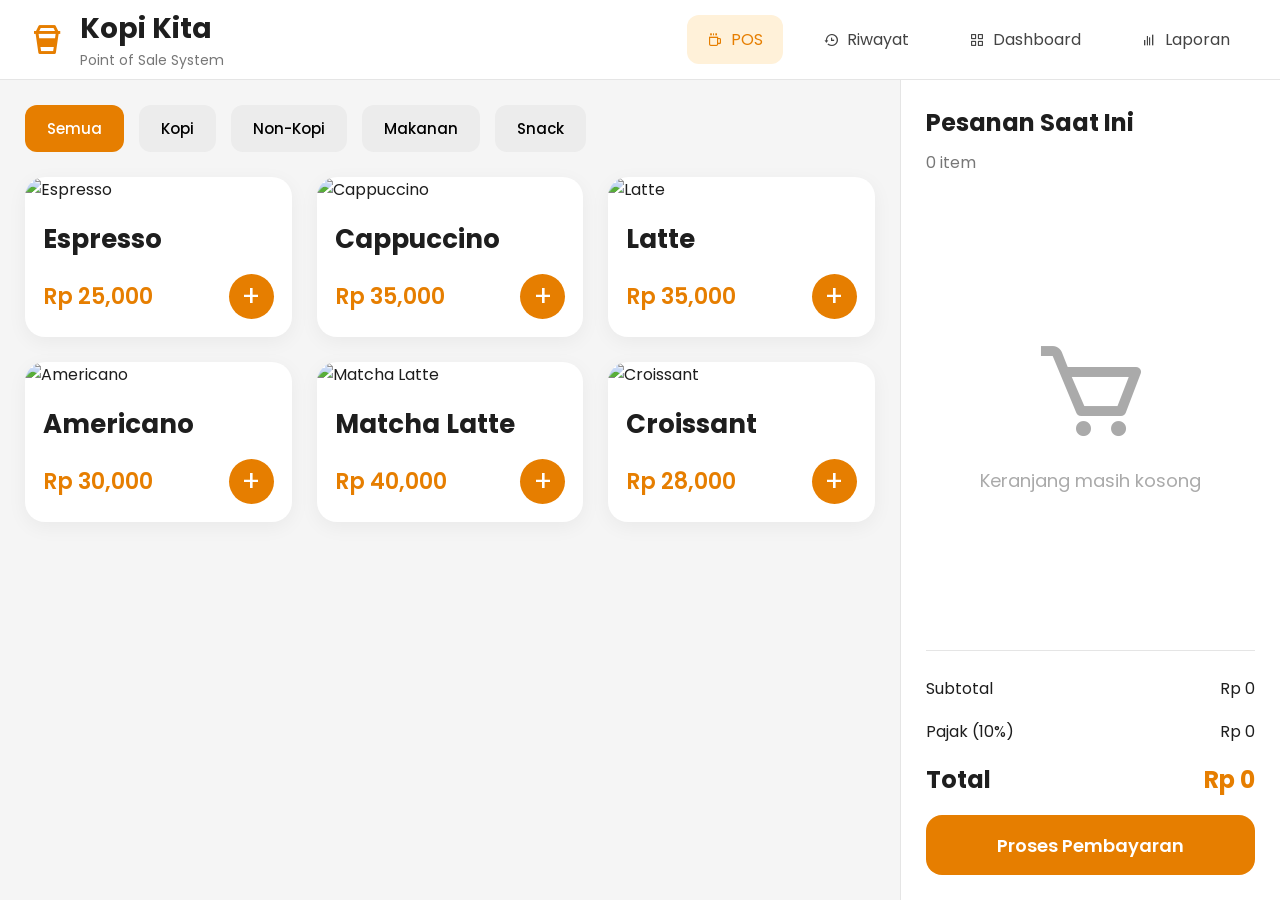
==== index.html @ b570ac04 "Milestone 2 selesai" ====
<!DOCTYPE html>
<html lang="en">
<head>
  <meta charset="UTF-8">
  <meta name="viewport" content="width=device-width, initial-scale=1.0">
  <title>Kopi Kita POS</title>

  <!-- FONT -->
  <link rel="preconnect" href="https://fonts.googleapis.com">
  <link href="https://fonts.googleapis.com/css2?family=Poppins:wght@300;400;500;600;700&display=swap" rel="stylesheet">

  <!-- ICON -->
  <link href='https://unpkg.com/boxicons@2.1.4/css/boxicons.min.css' rel='stylesheet'>

  <!-- CSS -->
  <link rel="stylesheet" href="assets/css/style.css">
</head>

<body>

  <!-- NAVBAR -->
  <nav class="navbar">

    <div class="logo">
      <i class='bx bx-coffee-togo'></i>

      <div>
        <h2>Kopi Kita</h2>
        <p>Point of Sale System</p>
      </div>
    </div>

    <div class="menu">
      <a href="#" class="active">
        <i class='bx bx-coffee'></i>
        POS
      </a>

      <a href="#">
        <i class='bx bx-history'></i>
        Riwayat
      </a>

      <a href="#">
        <i class='bx bx-grid-alt'></i>
        Dashboard
      </a>

      <a href="#">
    <i class='bx bx-bar-chart'></i>
    Laporan
  </a>
    </div>

  </nav>

  <!-- MAIN -->
  <main>

    <!-- LEFT -->
    <section class="left">

      <!-- CATEGORY -->
      <div class="categories">

        <button class="active">Semua</button>
        <button>Kopi</button>
        <button>Non-Kopi</button>
        <button>Makanan</button>
        <button>Snack</button>

      </div>

      <!-- PRODUCTS -->
      <div class="products" id="products">

      </div>

    </section>

    <!-- RIGHT -->
    <aside class="cart">

      <h2>Pesanan Saat Ini</h2>

      <p class="item-count">
        <span id="itemCount">0</span> item
      </p>

      <div class="empty-cart">

        <i class='bx bx-cart'></i>

        <p>Keranjang masih kosong</p>

      </div>

      <div class="summary">

        <div class="summary-item">
          <span>Subtotal</span>
          <span id="subtotal">Rp 0</span>
        </div>

        <div class="summary-item">
          <span>Pajak (10%)</span>
          <span id="tax">Rp 0</span>
        </div>

        <div class="total">
          <span>Total</span>
          <span id="total">Rp 0</span>
        </div>

        <button class="checkout">
          Proses Pembayaran
        </button>

      </div>

    </aside>

  </main>

  <!-- JS -->
  <script src="assets/js/script.js"></script>

</body>
</html>
---- assets/css/style.css ----
*{
    margin:0;
    padding:0;
    box-sizing:border-box;
    font-family:'Poppins',sans-serif;
}

body{
    background:#f5f5f5;
    color:#1e1e1e;
}

/* NAVBAR */

.navbar{
    height:80px;
    background:white;
    border-bottom:1px solid #e5e5e5;

    display:flex;
    align-items:center;
    justify-content:space-between;

    padding:0 30px;
}

.logo{
    display:flex;
    align-items:center;
    gap:15px;
}

.logo i{
    font-size:35px;
    color:#e67e00;
}

.logo h2{
    font-size:28px;
}

.logo p{
    color:#777;
    font-size:14px;
}

.menu{
    display:flex;
    gap:20px;
}

.menu a{
    text-decoration:none;
    color:#444;

    padding:12px 20px;
    border-radius:12px;

    display:flex;
    align-items:center;
    gap:8px;

    transition:0.3s;
}

.menu a:hover{
    background:#fff1d9;
}

.menu .active{
    background:#fff1d9;
    color:#e67e00;
}

/* MAIN */

main{
    display:flex;
    height:calc(100vh - 80px);
}

/* LEFT */

.left{
    flex:3;
    padding:25px;

    overflow-y:auto;
}

/* CATEGORY */

.categories{
    display:flex;
    gap:15px;
    margin-bottom:25px;
}

.categories button{
    border:none;
    padding:12px 22px;

    border-radius:12px;

    cursor:pointer;

    background:#ececec;

    font-size:15px;
    font-weight:500;

    transition:0.3s;
}

.categories .active{
    background:#e67e00;
    color:white;
}

/* PRODUCTS */

.products{
    display:grid;
    grid-template-columns:repeat(auto-fill,minmax(220px,1fr));
    gap:25px;
}

/* CARD */

.card{
    background:white;
    border-radius:20px;
    overflow:hidden;

    transition:0.3s;

    box-shadow:0 5px 20px rgba(0,0,0,0.05);
}

.card:hover{
    transform:translateY(-5px);
}

.card img{
    width:100%;
    height:220px;
    object-fit:cover;
}

.card-content{
    padding:18px;
}

.card-bottom{
    display:flex;
    justify-content:space-between;
    align-items:center;

    margin-top:15px;
}

.card h3{
    font-size:26px;
    margin-bottom:8px;
}

.price{
    color:#e67e00;
    font-size:22px;
    font-weight:600;
}

.add-btn{
    width:45px;
    height:45px;

    border:none;
    border-radius:50%;

    background:#e67e00;
    color:white;

    font-size:28px;

    cursor:pointer;
}

/* CART */

.cart{
    width:380px;
    background:white;

    border-left:1px solid #e5e5e5;

    padding:25px;

    display:flex;
    flex-direction:column;
}

.cart h2{
    margin-bottom:10px;
}

.item-count{
    color:#777;
}

.empty-cart{
    flex:1;

    display:flex;
    flex-direction:column;
    align-items:center;
    justify-content:center;

    color:#aaa;
}

.empty-cart i{
    font-size:120px;
}

.empty-cart p{
    margin-top:15px;
    font-size:18px;
}

/* SUMMARY */

.summary{
    border-top:1px solid #e5e5e5;
    padding-top:25px;
}

.summary-item,
.total{
    display:flex;
    justify-content:space-between;

    margin-bottom:18px;
}

.total{
    font-size:24px;
    font-weight:700;
}

.total span:last-child{
    color:#e67e00;
}

.checkout{
    width:100%;
    height:60px;

    border:none;
    border-radius:16px;

    background:#e67e00;
    color:white;

    font-size:18px;
    font-weight:600;

    cursor:pointer;
}

/* RESPONSIVE */

@media(max-width:1000px){

    main{
        flex-direction:column;
    }

    .cart{
        width:100%;
    }

}

@media(max-width:768px){

    .navbar{
        flex-direction:column;
        height:auto;
        padding:20px;
        gap:20px;
    }

    .menu{
        width:100%;
        justify-content:center;
        flex-wrap:wrap;
    }

    .categories{
        overflow-x:auto;
    }

}
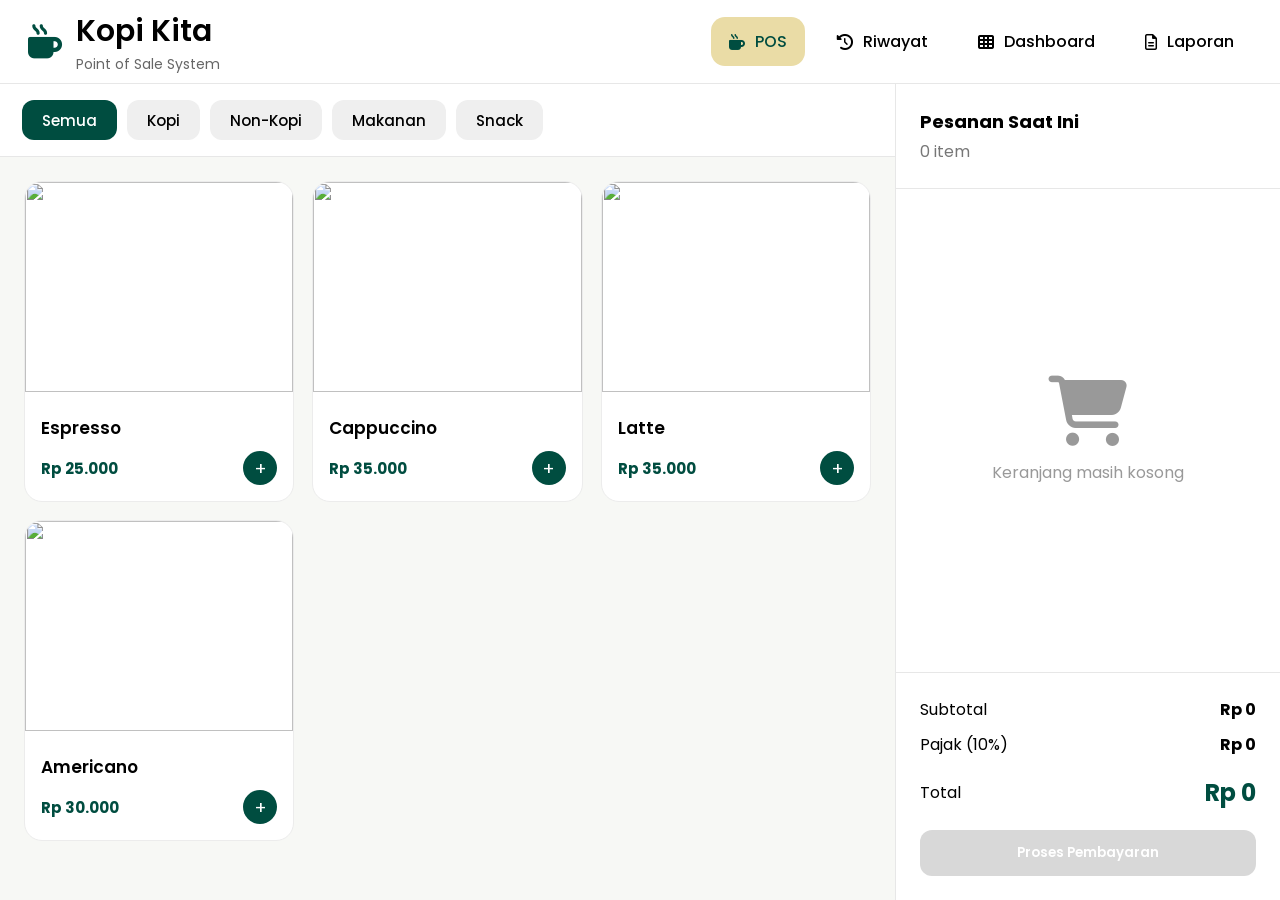
==== commit 7f367fc1: "Milestone 2 selesai" ====
--- a/index.html
+++ b/index.html
@@ -1,129 +1,155 @@
 <!DOCTYPE html>
-<html lang="en">
+<html lang="id">
 <head>
-  <meta charset="UTF-8">
-  <meta name="viewport" content="width=device-width, initial-scale=1.0">
-  <title>Kopi Kita POS</title>
+<meta charset="UTF-8">
+<meta name="viewport" content="width=device-width, initial-scale=1.0">
 
-  <!-- FONT -->
-  <link rel="preconnect" href="https://fonts.googleapis.com">
-  <link href="https://fonts.googleapis.com/css2?family=Poppins:wght@300;400;500;600;700&display=swap" rel="stylesheet">
+<title>Kopi Kita POS</title>
 
-  <!-- ICON -->
-  <link href='https://unpkg.com/boxicons@2.1.4/css/boxicons.min.css' rel='stylesheet'>
+<link rel="preconnect" href="https://fonts.googleapis.com">
+<link href="https://fonts.googleapis.com/css2?family=Poppins:wght@300;400;500;600;700&display=swap" rel="stylesheet">
 
-  <!-- CSS -->
-  <link rel="stylesheet" href="assets/css/style.css">
+<link rel="stylesheet"
+href="https://cdnjs.cloudflare.com/ajax/libs/font-awesome/6.5.1/css/all.min.css">
+
+<link rel="stylesheet" href="css/style.css">
+<link rel="stylesheet" href="css/pos.css">
+
 </head>
-
 <body>
 
-  <!-- NAVBAR -->
-  <nav class="navbar">
+<!-- NAVBAR -->
+<header class="navbar">
 
-    <div class="logo">
-      <i class='bx bx-coffee-togo'></i>
+<div class="logo-area">
+<i class="fa-solid fa-mug-hot"></i>
 
-      <div>
-        <h2>Kopi Kita</h2>
-        <p>Point of Sale System</p>
-      </div>
-    </div>
+<div>
+<h2>Kopi Kita</h2>
+<p>Point of Sale System</p>
+</div>
+</div>
 
-    <div class="menu">
-      <a href="#" class="active">
-        <i class='bx bx-coffee'></i>
-        POS
-      </a>
+<nav class="menu">
 
-      <a href="#">
-        <i class='bx bx-history'></i>
-        Riwayat
-      </a>
+<a class="active">
+<i class="fa-solid fa-mug-hot"></i>
+POS
+</a>
 
-      <a href="#">
-        <i class='bx bx-grid-alt'></i>
-        Dashboard
-      </a>
+<a href="#">
+<i class="fa-solid fa-clock-rotate-left"></i>
+Riwayat
+</a>
 
-      <a href="#">
-    <i class='bx bx-bar-chart'></i>
-    Laporan
-  </a>
-    </div>
+<a href="#">
+<i class="fa-solid fa-table-cells"></i>
+Dashboard
+</a>
 
-  </nav>
+<a href="#">
+<i class="fa-regular fa-file-lines"></i>
+Laporan
+</a>
 
-  <!-- MAIN -->
-  <main>
+</nav>
 
-    <!-- LEFT -->
-    <section class="left">
+</header>
 
-      <!-- CATEGORY -->
-      <div class="categories">
+<!-- CONTENT -->
+<div class="container">
 
-        <button class="active">Semua</button>
-        <button>Kopi</button>
-        <button>Non-Kopi</button>
-        <button>Makanan</button>
-        <button>Snack</button>
+<!-- PRODUK -->
+<section class="products-section">
 
-      </div>
+<!-- CATEGORY -->
+<div class="category-bar">
 
-      <!-- PRODUCTS -->
-      <div class="products" id="products">
+<button class="category active">
+Semua
+</button>
 
-      </div>
+<button class="category">
+Kopi
+</button>
 
-    </section>
+<button class="category">
+Non-Kopi
+</button>
 
-    <!-- RIGHT -->
-    <aside class="cart">
+<button class="category">
+Makanan
+</button>
 
-      <h2>Pesanan Saat Ini</h2>
+<button class="category">
+Snack
+</button>
 
-      <p class="item-count">
-        <span id="itemCount">0</span> item
-      </p>
+</div>
 
-      <div class="empty-cart">
+<!-- PRODUCT GRID -->
+<div class="products-grid" id="productGrid"></div>
 
-        <i class='bx bx-cart'></i>
+</section>
 
-        <p>Keranjang masih kosong</p>
+<!-- CART -->
+<aside class="cart-panel">
 
-      </div>
+<div class="cart-header">
+<h2>Pesanan Saat Ini</h2>
+<p id="cartCount">0 item</p>
+</div>
 
-      <div class="summary">
+<div class="cart-body" id="cartItems">
 
-        <div class="summary-item">
-          <span>Subtotal</span>
-          <span id="subtotal">Rp 0</span>
-        </div>
+<div class="empty-cart">
 
-        <div class="summary-item">
-          <span>Pajak (10%)</span>
-          <span id="tax">Rp 0</span>
-        </div>
+<i class="fa-solid fa-cart-shopping"></i>
 
-        <div class="total">
-          <span>Total</span>
-          <span id="total">Rp 0</span>
-        </div>
+<p>Keranjang masih kosong</p>
 
-        <button class="checkout">
-          Proses Pembayaran
-        </button>
+</div>
 
-      </div>
+</div>
 
-    </aside>
+<div class="cart-footer">
 
-  </main>
+<div class="summary">
 
-  <!-- JS -->
-  <script src="assets/js/script.js"></script>
+<div>
+<span>Subtotal</span>
+<b id="subtotal">Rp 0</b>
+</div>
+
+<div>
+<span>Pajak (10%)</span>
+<b id="tax">Rp 0</b>
+</div>
+
+</div>
+
+<div class="total">
+
+<span>Total</span>
+
+<h2 id="total">
+Rp 0
+</h2>
+
+</div>
+
+<button id="payBtn">
+Proses Pembayaran
+</button>
+
+</div>
+
+</aside>
+
+</div>
+
+<script src="js/products.js"></script>
+<script src="js/cart.js"></script>
 
 </body>
 </html>
--- a/css/style.css
+++ b/css/style.css
@@ -0,0 +1,32 @@
+:root{
+
+--primary:#004D40;
+--secondary:#EADCA6;
+--bg:#F7F8F5;
+--border:#E7E7E7;
+--text:#1E293B;
+
+}
+
+*{
+margin:0;
+padding:0;
+box-sizing:border-box;
+font-family:'Poppins',sans-serif;
+}
+
+body{
+background:var(--bg);
+height:100vh;
+overflow:hidden;
+}
+
+a{
+text-decoration:none;
+color:inherit;
+}
+
+button{
+border:none;
+cursor:pointer;
+}
--- a/css/pos.css
+++ b/css/pos.css
@@ -0,0 +1,256 @@
+/* NAVBAR */
+
+.navbar{
+height:84px;
+background:white;
+
+display:flex;
+justify-content:space-between;
+align-items:center;
+
+padding:0 28px;
+
+border-bottom:1px solid var(--border);
+}
+
+.logo-area{
+display:flex;
+align-items:center;
+gap:14px;
+}
+
+.logo-area i{
+font-size:34px;
+color:var(--primary);
+}
+
+.logo-area h2{
+font-size:30px;
+font-weight:600;
+}
+
+.logo-area p{
+font-size:14px;
+color:#666;
+}
+
+.menu{
+display:flex;
+gap:14px;
+}
+
+.menu a{
+padding:12px 18px;
+border-radius:14px;
+
+display:flex;
+gap:10px;
+align-items:center;
+
+font-weight:500;
+}
+
+.menu a.active{
+background:var(--secondary);
+color:var(--primary);
+}
+
+/* LAYOUT */
+
+.container{
+display:grid;
+grid-template-columns:1fr 385px;
+height:calc(100vh - 84px);
+}
+
+/* PRODUCT */
+
+.products-section{
+overflow-y:auto;
+}
+
+.category-bar{
+display:flex;
+gap:10px;
+
+padding:16px 22px;
+
+border-bottom:1px solid var(--border);
+background:white;
+}
+
+.category{
+height:40px;
+padding:0 20px;
+
+border-radius:12px;
+font-size:15px;
+font-weight:500;
+
+background:#efefef;
+}
+
+.category.active{
+background:var(--primary);
+color:white;
+}
+
+/* GRID */
+
+.products-grid{
+padding:24px;
+
+display:grid;
+
+grid-template-columns:
+repeat(auto-fill,minmax(215px,1fr));
+
+gap:18px;
+}
+
+.product-card{
+background:white;
+
+border-radius:18px;
+
+overflow:hidden;
+
+transition:.3s;
+
+border:1px solid #ececec;
+}
+
+.product-card:hover{
+transform:translateY(-3px);
+
+box-shadow:
+0 12px 25px rgba(0,0,0,.08);
+}
+
+.product-card img{
+width:100%;
+height:210px;
+object-fit:cover;
+}
+
+.product-info{
+padding:16px;
+}
+
+.product-name{
+font-size:17px;
+font-weight:600;
+margin-bottom:10px;
+}
+
+.product-bottom{
+display:flex;
+justify-content:space-between;
+align-items:center;
+}
+
+.price{
+font-size:15px;
+font-weight:700;
+color:var(--primary);
+}
+
+.add-btn{
+width:34px;
+height:34px;
+
+border-radius:50%;
+
+background:var(--primary);
+color:white;
+
+font-size:18px;
+}
+
+/* CART */
+
+.cart-panel{
+background:white;
+
+border-left:1px solid var(--border);
+
+display:flex;
+flex-direction:column;
+}
+
+.cart-header{
+padding:24px;
+border-bottom:1px solid var(--border);
+}
+
+.cart-header h2{
+font-size:18px;
+margin-bottom:4px;
+}
+
+.cart-header p{
+color:#777;
+}
+
+.cart-body{
+flex:1;
+overflow-y:auto;
+}
+
+.empty-cart{
+height:100%;
+
+display:flex;
+flex-direction:column;
+justify-content:center;
+align-items:center;
+
+color:#999;
+gap:14px;
+}
+
+.empty-cart i{
+font-size:70px;
+}
+
+.cart-footer{
+padding:24px;
+border-top:1px solid var(--border);
+}
+
+.summary{
+display:flex;
+flex-direction:column;
+gap:10px;
+}
+
+.summary div{
+display:flex;
+justify-content:space-between;
+}
+
+.total{
+margin-top:18px;
+
+display:flex;
+justify-content:space-between;
+align-items:center;
+}
+
+.total h2{
+color:var(--primary);
+}
+
+#payBtn{
+width:100%;
+height:46px;
+
+margin-top:20px;
+
+border-radius:12px;
+
+background:#d8d8d8;
+color:white;
+
+font-weight:600;
+}
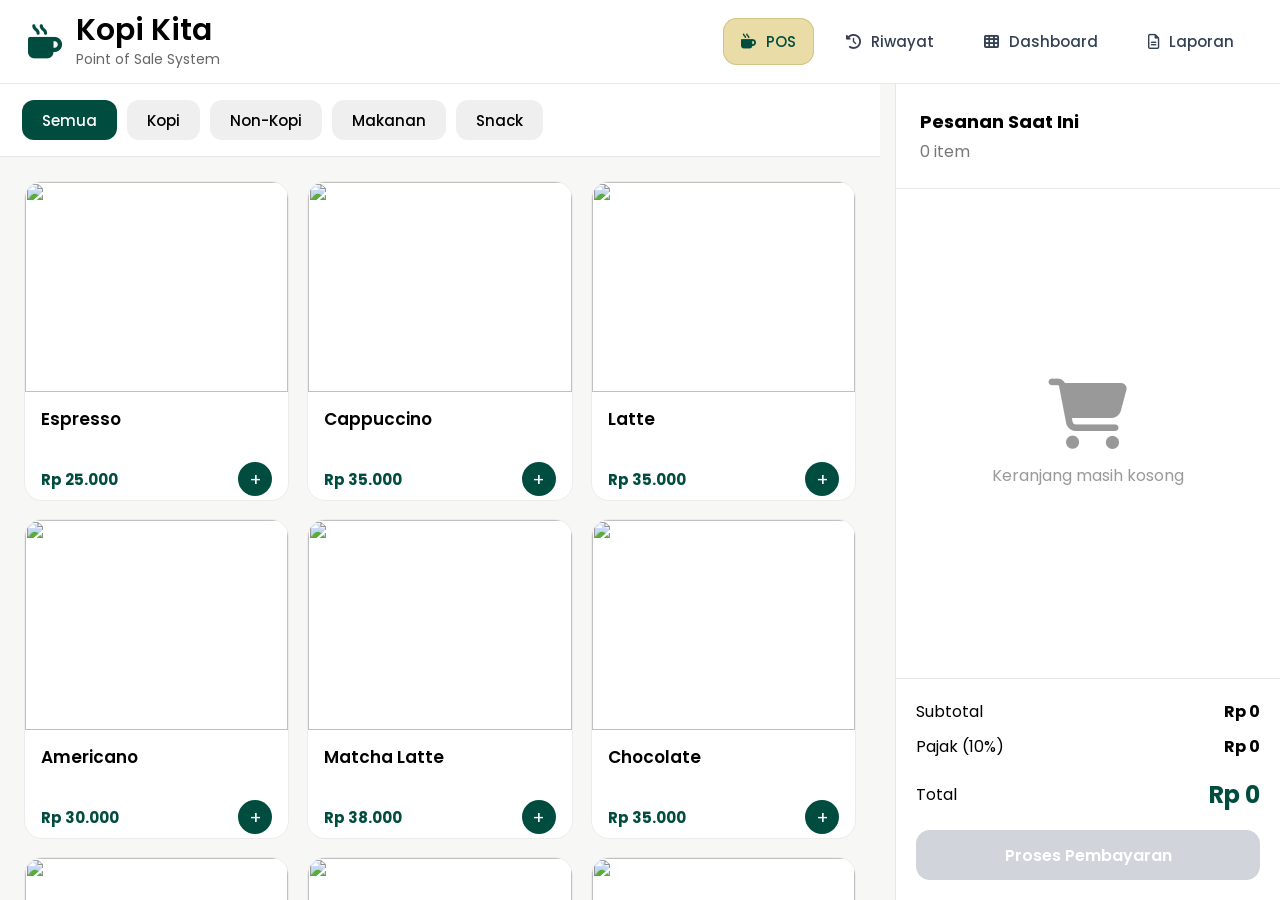
==== commit 99acd1c6: "Milestone 3 Selesai" ====
--- a/index.html
+++ b/index.html
@@ -13,48 +13,14 @@
 href="https://cdnjs.cloudflare.com/ajax/libs/font-awesome/6.5.1/css/all.min.css">
 
 <link rel="stylesheet" href="css/style.css">
+<link rel="stylesheet" href="css/navbar.css">
 <link rel="stylesheet" href="css/pos.css">
 
 </head>
 <body>
 
 <!-- NAVBAR -->
-<header class="navbar">
-
-<div class="logo-area">
-<i class="fa-solid fa-mug-hot"></i>
-
-<div>
-<h2>Kopi Kita</h2>
-<p>Point of Sale System</p>
-</div>
-</div>
-
-<nav class="menu">
-
-<a class="active">
-<i class="fa-solid fa-mug-hot"></i>
-POS
-</a>
-
-<a href="#">
-<i class="fa-solid fa-clock-rotate-left"></i>
-Riwayat
-</a>
-
-<a href="#">
-<i class="fa-solid fa-table-cells"></i>
-Dashboard
-</a>
-
-<a href="#">
-<i class="fa-regular fa-file-lines"></i>
-Laporan
-</a>
-
-</nav>
-
-</header>
+<div id="navbar"></div>
 
 <!-- CONTENT -->
 <div class="container">
@@ -96,8 +62,22 @@
 <aside class="cart-panel">
 
 <div class="cart-header">
+
+<div class="cart-top">
+
 <h2>Pesanan Saat Ini</h2>
+
+<span
+id="clearCartBtn"
+class="clear-cart"
+onclick="clearCart()">
+Hapus Semua
+</span>
+
+</div>
+
 <p id="cartCount">0 item</p>
+
 </div>
 
 <div class="cart-body" id="cartItems">
@@ -148,8 +128,145 @@
 
 </div>
 
+<script src="js/navbar.js"></script>
 <script src="js/products.js"></script>
 <script src="js/cart.js"></script>
 
+<!-- PAYMENT MODAL -->
+
+<div class="modal-overlay" id="paymentModal">
+
+<div class="payment-modal">
+
+<div class="modal-header">
+
+<h2>Pembayaran</h2>
+
+<button
+class="close-modal"
+onclick="closePaymentModal()">
+
+<i class="fa-solid fa-xmark"></i>
+
+</button>
+
+</div>
+
+<div class="payment-total">
+
+<p>Total Pembayaran</p>
+
+<h1 id="modalTotal">
+Rp 0
+</h1>
+
+</div>
+
+<div class="form-group">
+
+<label>Nama Pelanggan (Opsional)</label>
+
+<input
+type="text"
+id="customerName"
+placeholder="Masukkan nama pelanggan">
+
+</div>
+
+<div class="form-group">
+
+<label>Metode Pembayaran</label>
+
+<div class="payment-methods">
+
+<button
+class="method-btn active"
+data-method="Tunai">
+
+<i class="fa-solid fa-wallet"></i>
+
+<span>Tunai</span>
+
+</button>
+
+<button
+class="method-btn"
+data-method="Kartu">
+
+<i class="fa-regular fa-credit-card"></i>
+
+<span>Kartu</span>
+
+</button>
+
+<button
+class="method-btn"
+data-method="QRIS">
+
+<i class="fa-solid fa-qrcode"></i>
+
+<span>QRIS</span>
+
+</button>
+
+</div>
+
+</div>
+
+<div class="form-group">
+
+<label>Uang Diterima</label>
+
+<input
+type="number"
+id="cashInput"
+placeholder="0">
+
+</div>
+
+<div class="quick-money">
+
+<button onclick="addMoney(50000)">
+Rp 50.000
+</button>
+
+<button onclick="addMoney(100000)">
+Rp 100.000
+</button>
+
+<button onclick="addMoney(150000)">
+Rp 150.000
+</button>
+
+<button onclick="addMoney(200000)">
+Rp 200.000
+</button>
+
+</div>
+
+<div class="change-box">
+
+<span>Kembalian</span>
+
+<h2 id="changeAmount">
+Rp 0
+</h2>
+
+</div>
+
+<button
+class="confirm-payment"
+onclick="processPayment()">
+
+Konfirmasi Pembayaran
+
+</button>
+
+</div>
+
+</div>
+
+<script src="js/payment.js"></script>
+
 </body>
 </html>
--- a/css/style.css
+++ b/css/style.css
@@ -29,4 +29,20 @@
 button{
 border:none;
 cursor:pointer;
-}+}
+
+.clear-cart{
+display:none;
+
+color:#ff0000;
+font-size:14px;
+font-weight:500;
+cursor:pointer;
+
+transition:.3s;
+}
+
+.clear-cart:hover{
+opacity:.8;
+}
+
--- a/css/navbar.css
+++ b/css/navbar.css
@@ -0,0 +1,78 @@
+.navbar{
+  height:84px;
+  background:white;
+  position:sticky;
+  top:0;
+  z-index:50;
+  display:flex;
+  justify-content:space-between;
+  align-items:center;
+  padding:0 28px;
+  border-bottom:1px solid var(--border);
+}
+
+.logo-area{
+  display:flex;
+  align-items:center;
+  gap:14px;
+}
+
+.logo-area i{
+  font-size:34px;
+  color:var(--primary);
+}
+
+.logo-area h2{
+  font-size:30px;
+  font-weight:600;
+  line-height:1.1;
+}
+
+.logo-area p{
+  font-size:14px;
+  color:#666;
+  margin-top:2px;
+}
+
+.menu{
+  display:flex;
+  gap:14px;
+  align-items:center;
+}
+
+.menu a{
+  padding:12px 18px;
+  border-radius:14px;
+  display:flex;
+  gap:10px;
+  align-items:center;
+  font-size:15px;
+  font-weight:500;
+  color:#344054;
+}
+
+.menu a.active{
+  background:var(--secondary);
+  color:var(--primary);
+  box-shadow: inset 0 0 0 1px #d5c487;
+}
+
+@media(max-width: 768px){
+  .navbar{
+    height:auto;
+    padding:18px;
+    gap:18px;
+    align-items:flex-start;
+    flex-direction:column;
+  }
+
+  .menu{
+    width:100%;
+    overflow-x:auto;
+    padding-bottom:4px;
+  }
+
+  .menu a{
+    flex-shrink:0;
+  }
+}
--- a/css/pos.css
+++ b/css/pos.css
@@ -1,123 +1,72 @@
-/* NAVBAR */
-
-.navbar{
-height:84px;
-background:white;
-
-display:flex;
-justify-content:space-between;
-align-items:center;
-
-padding:0 28px;
-
-border-bottom:1px solid var(--border);
-}
-
-.logo-area{
-display:flex;
-align-items:center;
-gap:14px;
-}
-
-.logo-area i{
-font-size:34px;
-color:var(--primary);
-}
-
-.logo-area h2{
-font-size:30px;
-font-weight:600;
-}
-
-.logo-area p{
-font-size:14px;
-color:#666;
-}
-
-.menu{
-display:flex;
-gap:14px;
-}
-
-.menu a{
-padding:12px 18px;
-border-radius:14px;
-
-display:flex;
-gap:10px;
-align-items:center;
-
-font-weight:500;
-}
-
-.menu a.active{
-background:var(--secondary);
-color:var(--primary);
-}
-
 /* LAYOUT */
 
 .container{
-display:grid;
-grid-template-columns:1fr 385px;
-height:calc(100vh - 84px);
-}
-
-/* PRODUCT */
+  display:grid;
+  grid-template-columns:1fr 385px;
+  height:calc(100vh - 84px);
+}
 
 .products-section{
-overflow-y:auto;
+  overflow-y:scroll;
+  scrollbar-gutter:stable;
 }
 
 .category-bar{
-display:flex;
-gap:10px;
-
-padding:16px 22px;
-
-border-bottom:1px solid var(--border);
-background:white;
+  display:flex;
+  gap:10px;
+  padding:16px 22px;
+  border-bottom:1px solid var(--border);
+  background:white;
 }
 
 .category{
-height:40px;
-padding:0 20px;
-
-border-radius:12px;
-font-size:15px;
-font-weight:500;
-
-background:#efefef;
+  height:40px;
+  padding:0 20px;
+  border-radius:12px;
+  font-size:15px;
+  font-weight:500;
+  background:#efefef;
 }
 
 .category.active{
-background:var(--primary);
-color:white;
+  background:var(--primary);
+  color:white;
+}
+
+@media(max-width: 980px){
+  .container{
+    grid-template-columns:1fr;
+    height:auto;
+  }
+
+  .cart-panel{
+    height:auto;
+    min-height:420px;
+    border-left:none;
+    border-top:1px solid var(--border);
+  }
 }
 
 /* GRID */
 
 .products-grid{
-padding:24px;
-
-display:grid;
-
-grid-template-columns:
-repeat(auto-fill,minmax(215px,1fr));
-
-gap:18px;
+  padding:24px;
+  display:grid;
+  grid-template-columns:repeat(auto-fill,minmax(215px,1fr));
+  gap:18px;
+  align-items:stretch;
+  grid-auto-rows:320px;
 }
 
 .product-card{
-background:white;
-
-border-radius:18px;
-
-overflow:hidden;
-
-transition:.3s;
-
-border:1px solid #ececec;
+  background:white;
+  border-radius:18px;
+  overflow:hidden;
+  transition:.3s;
+  border:1px solid #ececec;
+  height:100%;
+  display:flex;
+  flex-direction:column;
 }
 
 .product-card:hover{
@@ -128,25 +77,36 @@
 }
 
 .product-card img{
-width:100%;
-height:210px;
-object-fit:cover;
+  width:100%;
+  height:210px;
+  flex:0 0 210px;
+  object-fit:cover;
 }
 
 .product-info{
-padding:16px;
+  padding:16px;
+  flex:1;
+  display:flex;
+  flex-direction:column;
 }
 
 .product-name{
-font-size:17px;
-font-weight:600;
-margin-bottom:10px;
+  font-size:17px;
+  font-weight:600;
+  margin-bottom:10px;
+  min-height:44px;
+  line-height:1.3;
+  display:-webkit-box;
+  -webkit-line-clamp:2;
+  -webkit-box-orient:vertical;
+  overflow:hidden;
 }
 
 .product-bottom{
-display:flex;
-justify-content:space-between;
-align-items:center;
+  display:flex;
+  justify-content:space-between;
+  align-items:center;
+  margin-top:auto;
 }
 
 .price{
@@ -171,11 +131,13 @@
 
 .cart-panel{
 background:white;
-
 border-left:1px solid var(--border);
 
 display:flex;
 flex-direction:column;
+
+height:calc(100vh - 84px);
+overflow:hidden;
 }
 
 .cart-header{
@@ -195,6 +157,10 @@
 .cart-body{
 flex:1;
 overflow-y:auto;
+
+padding:12px;
+
+min-height:0;
 }
 
 .empty-cart{
@@ -214,8 +180,15 @@
 }
 
 .cart-footer{
-padding:24px;
+padding:20px;
 border-top:1px solid var(--border);
+
+background:white;
+
+position:sticky;
+bottom:0;
+
+z-index:10;
 }
 
 .summary{
@@ -243,14 +216,358 @@
 
 #payBtn{
 width:100%;
-height:46px;
-
-margin-top:20px;
+
+height:50px;
+
+margin-top:18px;
+
+background:#004D40;
+color:white;
+
+border-radius:14px;
+
+font-size:16px;
+font-weight:600;
+
+flex-shrink:0;
+}
+
+.cart-item{
+display:flex;
+align-items:center;
+
+gap:12px;
+
+padding:14px;
+
+margin-bottom:14px;
+
+background:white;
+
+border:1px solid #e8e8e8;
+border-radius:18px;
+}
+
+.cart-item img{
+width:64px;
+height:64px;
 
 border-radius:12px;
-
-background:#d8d8d8;
-color:white;
-
+object-fit:cover;
+}
+
+.cart-info{
+flex:1;
+}
+
+.cart-name{
 font-weight:600;
+margin-bottom:4px;
+}
+
+.cart-price{
+color:var(--primary);
+font-weight:600;
+}
+
+.qty-control{
+display:flex;
+align-items:center;
+
+gap:10px;
+
+margin-top:8px;
+}
+
+.qty-btn{
+width:32px;
+height:32px;
+
+border:none;
+
+background:#f3f4f6;
+
+border-radius:8px;
+
+font-size:16px;
+font-weight:600;
+}
+
+.delete-btn{
+color:red;
+cursor:pointer;
+margin-left:auto;
+}
+
+.cart-top{
+display:flex;
+justify-content:space-between;
+}
+
+.clear-cart{
+color:red;
+font-size:14px;
+cursor:pointer;
+font-weight:500;
+}
+
+/* PAYMENT MODAL */
+
+.modal-overlay{
+  position:fixed;
+  inset:0;
+  background:rgba(0,0,0,.45);
+  display:none;
+  justify-content:center;
+  align-items:flex-start;
+  padding:20px;
+  overflow-y:auto;
+  z-index:999;
+}
+
+.payment-modal{
+  width:430px;
+  max-width:calc(100vw - 32px);
+  max-height:calc(100vh - 40px);
+  overflow-y:auto;
+  background:#fff;
+  border-radius:24px;
+  padding:22px 24px;
+  box-shadow:0 20px 50px rgba(0,0,0,.15);
+  animation:modalShow .2s ease;
+}
+
+.payment-modal::-webkit-scrollbar{
+  width:6px;
+}
+
+.payment-modal::-webkit-scrollbar-thumb{
+  background:#d1d5db;
+  border-radius:999px;
+}
+
+@keyframes modalShow{
+  from{
+    opacity:0;
+    transform:translateY(16px);
+  }
+
+  to{
+    opacity:1;
+    transform:none;
+  }
+}
+
+.modal-header{
+  display:flex;
+  justify-content:space-between;
+  align-items:center;
+  margin-bottom:14px;
+}
+
+.modal-header h2{
+  font-size:22px;
+  line-height:1.2;
+}
+
+.close-modal{
+  width:36px;
+  height:36px;
+  display:flex;
+  align-items:center;
+  justify-content:center;
+  background:none;
+  font-size:20px;
+  border-radius:10px;
+}
+
+.close-modal:hover{
+  background:#f3f4f6;
+}
+
+.payment-total{
+  margin-bottom:10px;
+}
+
+.payment-total p{
+  color:#666;
+  margin-bottom:4px;
+  font-size:15px;
+}
+
+.payment-total h1{
+  color:#004D40;
+  font-size:38px;
+  line-height:1.1;
+  font-weight:700;
+}
+
+.form-group{
+  margin-bottom:12px;
+}
+
+.form-group label{
+  display:block;
+  margin-bottom:7px;
+  font-weight:600;
+}
+
+.form-group input{
+  width:100%;
+  height:48px;
+  padding:0 16px;
+  border:1px solid #ddd;
+  border-radius:12px;
+  font-size:14px;
+}
+
+.payment-methods{
+  display:grid;
+  grid-template-columns:repeat(3,1fr);
+  gap:12px;
+}
+
+.method-btn{
+  height:76px;
+  background:white;
+  border:1px solid #ddd;
+  border-radius:14px;
+  display:flex;
+  flex-direction:column;
+  align-items:center;
+  justify-content:center;
+  gap:8px;
+  transition:.3s;
+}
+
+.method-btn i{
+  font-size:21px;
+}
+
+.method-btn.active{
+  background:#EADCA6;
+  border-color:#004D40;
+  color:#004D40;
+}
+
+.quick-money{
+  display:grid;
+  grid-template-columns:repeat(4,1fr);
+  gap:8px;
+  margin-top:10px;
+}
+
+.quick-money button{
+  height:36px;
+  font-size:14px;
+  border-radius:10px;
+  background:#f5f5f5;
+}
+
+.change-box{
+  margin-top:12px;
+  padding:14px 16px;
+  border-radius:16px;
+  background:#F7F8F5;
+}
+
+.change-box span{
+  font-size:14px;
+  color:#666;
+}
+
+.change-box h2{
+  font-size:22px;
+  margin-top:4px;
+  color:#004D40;
+}
+
+.confirm-payment{
+  width:100%;
+  height:50px;
+  margin-top:14px;
+  border-radius:14px;
+  background:#004D40;
+  color:white;
+  font-weight:600;
+  font-size:16px;
+}
+
+@media(max-height:720px){
+  .modal-overlay{
+    padding:12px;
+  }
+
+  .payment-modal{
+    max-height:calc(100vh - 24px);
+    padding:18px 20px;
+    border-radius:20px;
+  }
+
+  .modal-header{
+    margin-bottom:10px;
+  }
+
+  .payment-total h1{
+    font-size:32px;
+  }
+
+  .form-group{
+    margin-bottom:10px;
+  }
+
+  .form-group input{
+    height:44px;
+  }
+
+  .method-btn{
+    height:66px;
+  }
+
+  .quick-money button{
+    height:34px;
+  }
+
+  .change-box{
+    padding:12px 14px;
+  }
+
+  .confirm-payment{
+    height:46px;
+    margin-top:12px;
+  }
+}
+
+@media(max-width:520px){
+  .modal-overlay{
+    padding:10px;
+  }
+
+  .payment-modal{
+    width:100%;
+    max-width:100%;
+    max-height:calc(100vh - 20px);
+    padding:18px;
+    border-radius:20px;
+  }
+
+  .payment-methods{
+    gap:10px;
+  }
+
+  .method-btn{
+    height:68px;
+  }
+
+  .quick-money{
+    grid-template-columns:repeat(2,1fr);
+  }
+}
+
+.cart-header{
+flex-shrink:0;
+}
+
+.cart-footer{
+flex-shrink:0;
 }
